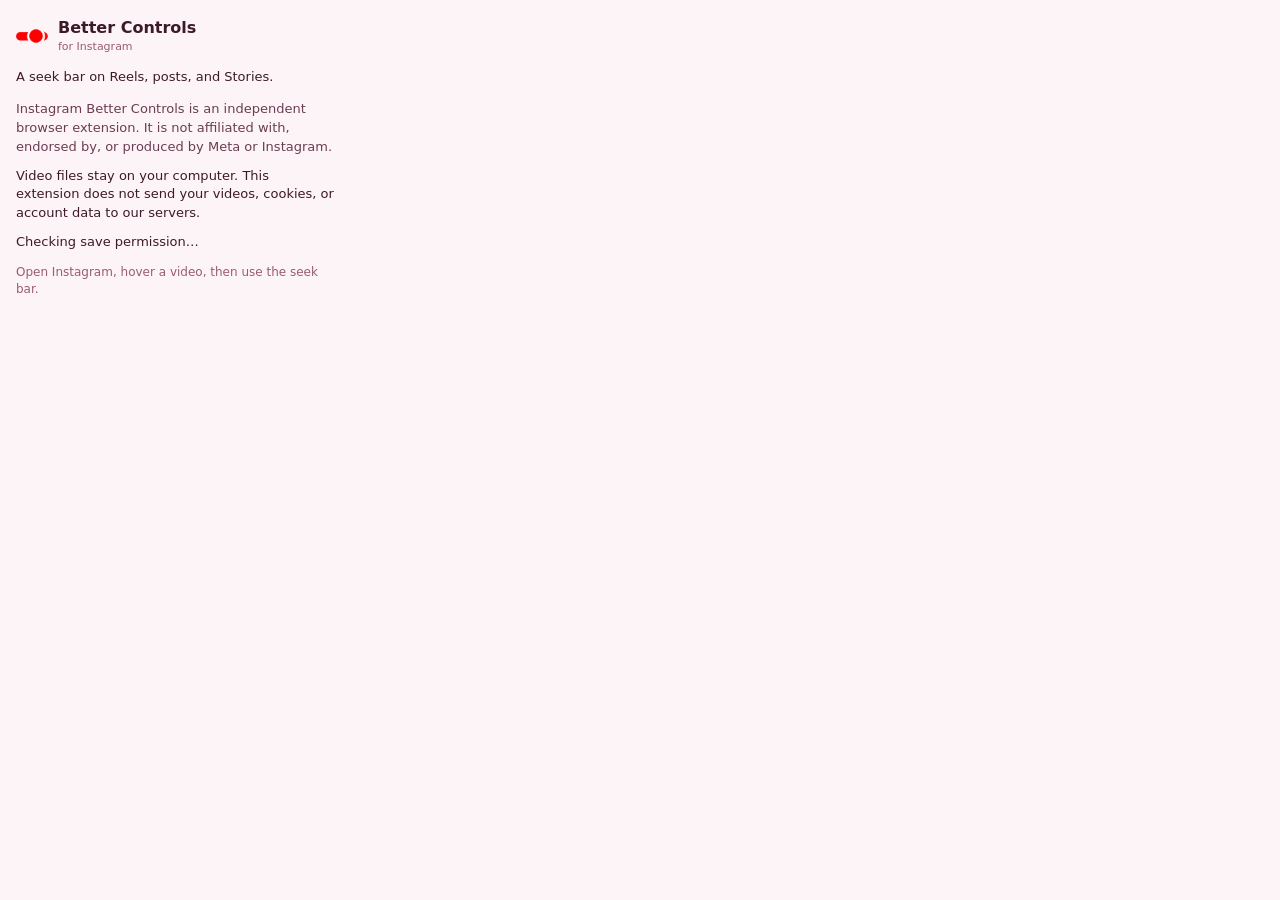
==== popup.html @ 8902d235 "Add Instagram Better Controls Chrome extension. Co-authored-by: Cursor <cursoragent@cursor.com>" ====
<!DOCTYPE html>
<html lang="en">
  <head>
    <meta charset="utf-8" />
    <title>Instagram Better Controls</title>
    <link rel="stylesheet" href="popup.css" />
  </head>
  <body>
    <header>
      <img src="icons/icon48.png" width="32" height="32" alt="" />
      <div>
        <h1>Better Controls</h1>
        <p class="tag">for Instagram</p>
      </div>
    </header>
    <p>
      A seek bar on Reels, posts, and Stories.
    </p>
    <p class="disclaimer">
      Instagram Better Controls is an independent browser extension. It is not
      affiliated with, endorsed by, or produced by Meta or Instagram.
    </p>
    <p class="privacy">
      Video files stay on your computer. This extension does not send your
      videos, cookies, or account data to our servers.
    </p>
    <p id="perm-status" class="status">Checking save permission…</p>
    <button id="grant-btn" type="button" hidden>Allow keeping videos</button>
    <p class="hint">Open Instagram, hover a video, then use the seek bar.</p>
    <script src="popup.js"></script>
  </body>
</html>
---- popup.css ----
:root {
  color-scheme: light dark;
}

body {
  margin: 0;
  width: 320px;
  padding: 16px;
  font: 13px/1.45 system-ui, sans-serif;
  color: #3d1a2a;
  background: #fdf4f7;
}

header {
  display: flex;
  gap: 10px;
  align-items: center;
  margin-bottom: 10px;
}

h1 {
  margin: 0;
  font-size: 16px;
}

.tag {
  margin: 0;
  font-size: 11px;
  color: #9a5b74;
}

.disclaimer,
.privacy,
.hint,
.status {
  margin: 0 0 10px;
}

.disclaimer {
  color: #6b3d52;
}

button {
  width: 100%;
  border: 0;
  border-radius: 8px;
  padding: 9px 12px;
  background: #e45a8c;
  color: #fff;
  font: 600 13px/1.2 system-ui, sans-serif;
  cursor: pointer;
}

button:hover {
  background: #f0709c;
}

.hint {
  color: #9a5b74;
  font-size: 12px;
  margin-top: 12px;
  margin-bottom: 0;
}

@media (prefers-color-scheme: dark) {
  body {
    color: #f8e4ec;
    background: #1a1014;
  }

  .tag,
  .hint,
  .disclaimer {
    color: #d4a3b6;
  }

  button {
    background: #e45a8c;
    color: #fff;
  }

  button:hover {
    background: #f0709c;
  }
}
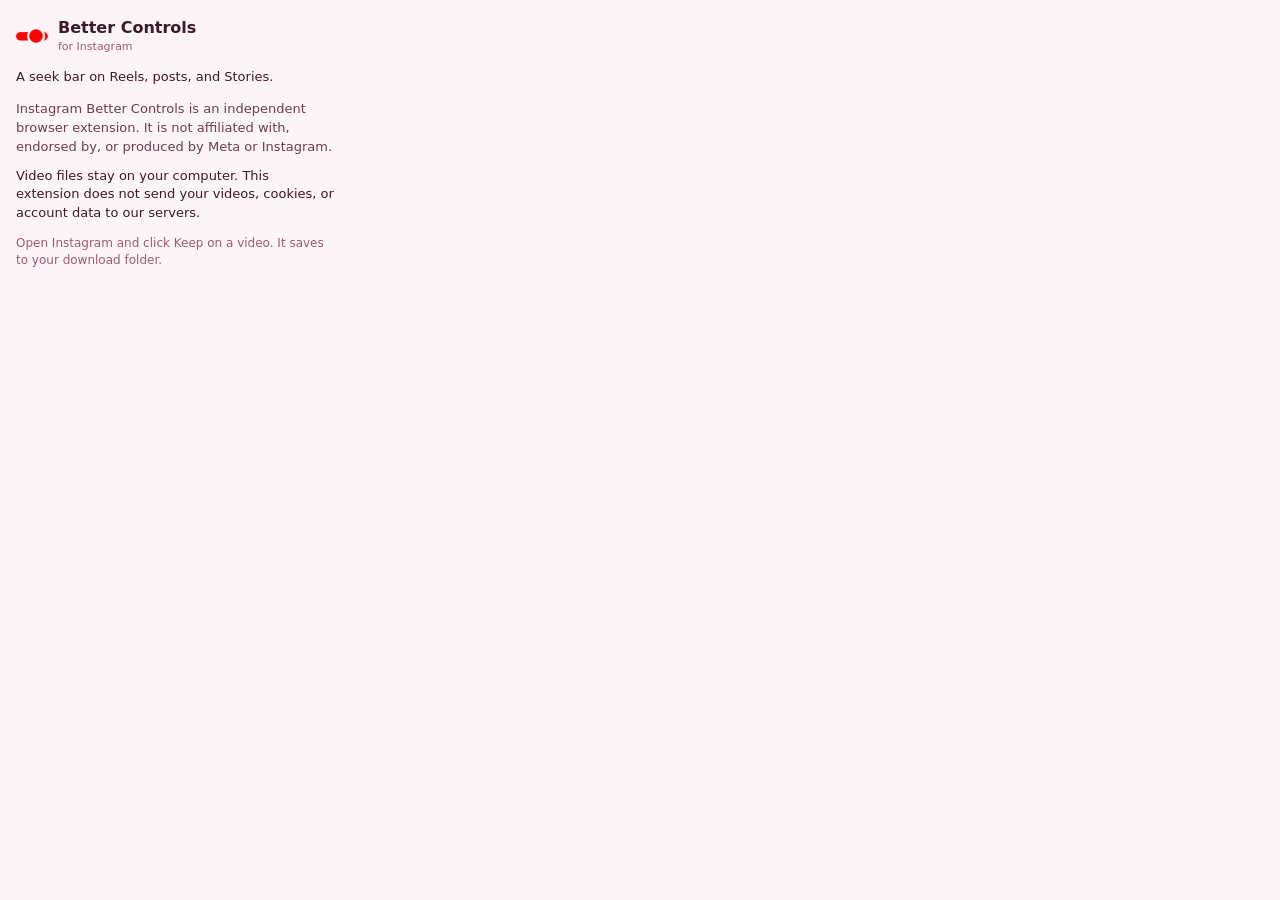
==== commit b0f13e7a: "indirme bugfix" ====
--- a/popup.html
+++ b/popup.html
@@ -24,9 +24,6 @@
       Video files stay on your computer. This extension does not send your
       videos, cookies, or account data to our servers.
     </p>
-    <p id="perm-status" class="status">Checking save permission…</p>
-    <button id="grant-btn" type="button" hidden>Allow keeping videos</button>
-    <p class="hint">Open Instagram, hover a video, then use the seek bar.</p>
-    <script src="popup.js"></script>
+    <p class="hint">Open Instagram and click Keep on a video. It saves to your download folder.</p>
   </body>
 </html>
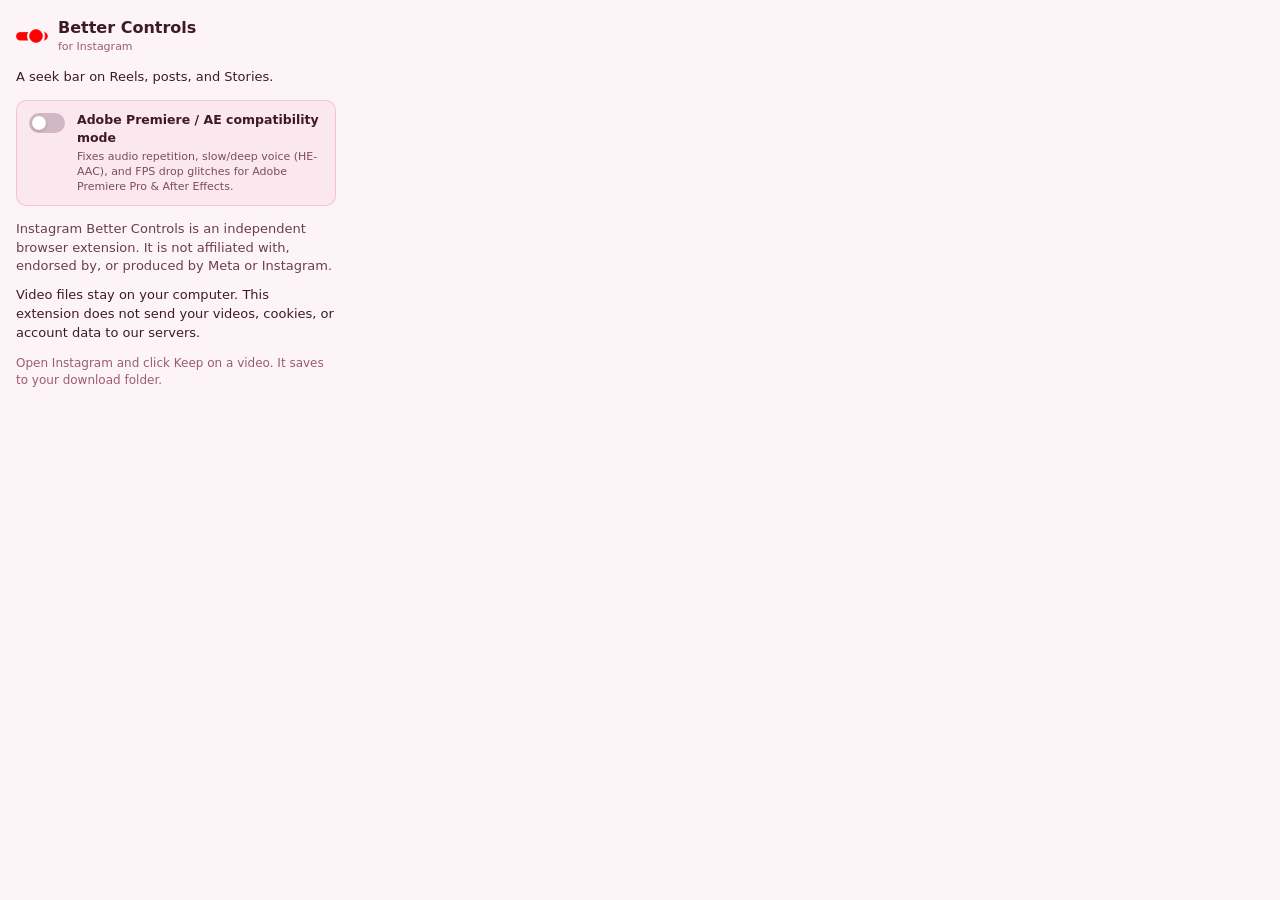
==== commit 08b86d8f: "fix: resolve feed progressbar leakage, fix reels visibility, and add seek hover preview" ====
--- a/popup.html
+++ b/popup.html
@@ -16,6 +16,18 @@
     <p>
       A seek bar on Reels, posts, and Stories.
     </p>
+    <div class="settings-section">
+      <label class="setting-item" for="adobe-compat">
+        <div class="setting-switch-wrapper">
+          <input type="checkbox" id="adobe-compat" />
+          <span class="switch-slider"></span>
+        </div>
+        <div class="setting-text">
+          <span class="setting-title">Adobe Premiere / AE compatibility mode</span>
+          <span class="setting-desc">Fixes audio repetition, slow/deep voice (HE-AAC), and FPS drop glitches for Adobe Premiere Pro & After Effects.</span>
+        </div>
+      </label>
+    </div>
     <p class="disclaimer">
       Instagram Better Controls is an independent browser extension. It is not
       affiliated with, endorsed by, or produced by Meta or Instagram.
@@ -25,5 +37,6 @@
       videos, cookies, or account data to our servers.
     </p>
     <p class="hint">Open Instagram and click Keep on a video. It saves to your download folder.</p>
+    <script src="popup.js"></script>
   </body>
 </html>
--- a/popup.css
+++ b/popup.css
@@ -62,6 +62,88 @@
   margin-bottom: 0;
 }
 
+.settings-section {
+  margin: 12px 0 14px;
+  padding: 10px 12px;
+  background: rgba(228, 90, 140, 0.08);
+  border: 1px solid rgba(228, 90, 140, 0.25);
+  border-radius: 10px;
+}
+
+.setting-item {
+  display: flex;
+  gap: 12px;
+  align-items: flex-start;
+  cursor: pointer;
+}
+
+.setting-switch-wrapper {
+  position: relative;
+  display: inline-block;
+  width: 36px;
+  height: 20px;
+  flex-shrink: 0;
+  margin-top: 2px;
+}
+
+.setting-switch-wrapper input {
+  opacity: 0;
+  width: 0;
+  height: 0;
+  position: absolute;
+}
+
+.switch-slider {
+  position: absolute;
+  cursor: pointer;
+  top: 0;
+  left: 0;
+  right: 0;
+  bottom: 0;
+  background-color: #d1b8c2;
+  transition: 0.2s ease;
+  border-radius: 20px;
+}
+
+.switch-slider:before {
+  position: absolute;
+  content: "";
+  height: 14px;
+  width: 14px;
+  left: 3px;
+  bottom: 3px;
+  background-color: white;
+  transition: 0.2s ease;
+  border-radius: 50%;
+  box-shadow: 0 1px 3px rgba(0, 0, 0, 0.2);
+}
+
+.setting-switch-wrapper input:checked + .switch-slider {
+  background-color: #e45a8c;
+}
+
+.setting-switch-wrapper input:checked + .switch-slider:before {
+  transform: translateX(16px);
+}
+
+.setting-text {
+  display: flex;
+  flex-direction: column;
+  gap: 3px;
+}
+
+.setting-title {
+  font-weight: 600;
+  font-size: 12.5px;
+  color: #3d1a2a;
+}
+
+.setting-desc {
+  font-size: 11px;
+  line-height: 1.35;
+  color: #7b4c62;
+}
+
 @media (prefers-color-scheme: dark) {
   body {
     color: #f8e4ec;
@@ -74,12 +156,20 @@
     color: #d4a3b6;
   }
 
-  button {
-    background: #e45a8c;
-    color: #fff;
+  .settings-section {
+    background: rgba(228, 90, 140, 0.12);
+    border-color: rgba(228, 90, 140, 0.35);
   }
 
-  button:hover {
-    background: #f0709c;
+  .switch-slider {
+    background-color: #4a343e;
+  }
+
+  .setting-title {
+    color: #f8e4ec;
+  }
+
+  .setting-desc {
+    color: #d4a3b6;
   }
 }
